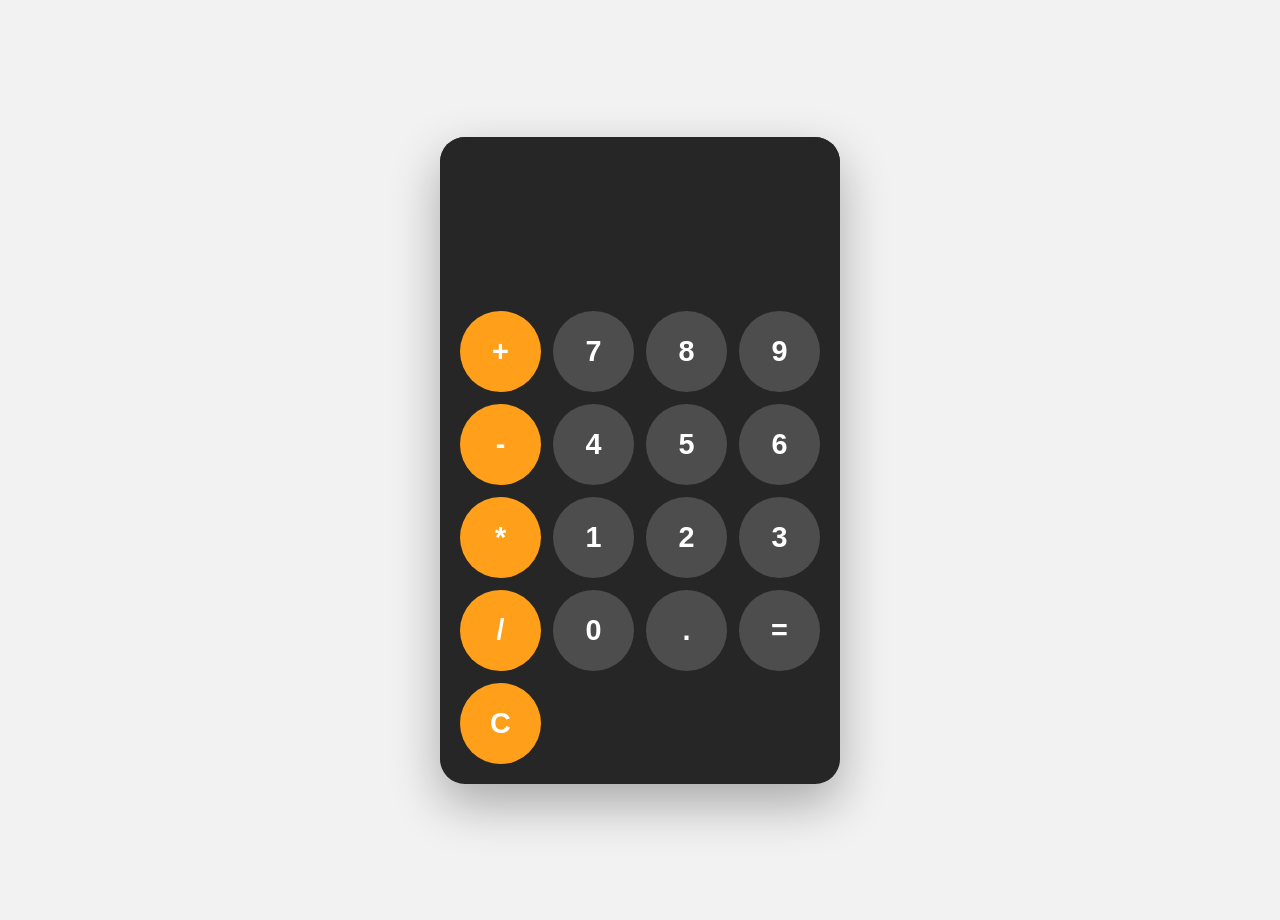
==== index.html @ ca62e619 "add initial project structure with basic calculator functionality - include HTML, CSS, and JavaScrip" ====
<!doctype html>
<html lang="en">
  <head>
    <meta charset="UTF-8" />
    <meta name="viewport" content="width=device-width, initial-scale=1.0" />
    <title>Document</title>
    <link rel="stylesheet" href="style.css" />
  </head>
  <body>
    <div id="calculator">
      <label for="display"></label><input id="display" readonly />
      <div id="keys">
        <button onclick="appendToDisplay('+')" class="operator-btn">+</button>
        <button onclick="appendToDisplay('7')">7</button>
        <button onclick="appendToDisplay('8')">8</button>
        <button onclick="appendToDisplay('9')">9</button>
        <button onclick="appendToDisplay('-')" class="operator-btn">-</button>
        <button onclick="appendToDisplay('4')">4</button>
        <button onclick="appendToDisplay('5')">5</button>
        <button onclick="appendToDisplay('6')">6</button>
        <button onclick="appendToDisplay('*')" class="operator-btn">*</button>
        <button onclick="appendToDisplay('1')">1</button>
        <button onclick="appendToDisplay('2')">2</button>
        <button onclick="appendToDisplay('3')">3</button>
        <button onclick="appendToDisplay('/')" class="operator-btn">/</button>
        <button onclick="appendToDisplay('0')">0</button>
        <button onclick="appendToDisplay('.')">.</button>
        <button onclick="calculate()">=</button>
        <button onclick="clearDisplay()" class="operator-btn">C</button>
      </div>
    </div>

    <script src="script.js"></script>
  </body>
</html>
---- style.css ----
body {
    margin: 0;
    display: flex;
    justify-content: center;
    align-items: center;
    min-height: 100vh; /* height o'rniga min-height yaxshiroq */
    background-color: hsl(0, 0%, 95%);
    padding: 10px; /* Telefon chetlariga yopishib qolmasligi uchun */
}

#calculator {
    font-family: Arial, sans-serif;
    background-color: hsl(0, 0%, 15%);
    border-radius: 25px; /* Biroz yumshoqroq burchaklar */
    width: 100%; /* Ekran kichik bo'lsa butun kenglikni oladi */
    max-width: 400px; /* Kompyuterda juda katta bo'lib ketmasligi uchun chegara */
    overflow: hidden;
    box-shadow: 0 20px 50px rgba(0,0,0,0.3); /* Chiroyli ko'rinish uchun soya */
}

#display {
    width: 100%;
    padding: 40px 20px; /* Ichki bo'shliqni ko'paytirdik */
    font-size: 4rem; /* Juda katta shriftni biroz kichraytirdik */
    text-align: right; /* Kalkulyatorlarda odatda raqamlar o'ngda bo'ladi */
    border: none;
    background-color: hsl(0, 0%, 15%); /* Kalkulyator korpusi bilan bir xil rang */
    color: white;
    box-sizing: border-box; /* Padding kenglikka ta'sir qilmasligi uchun */
    outline: none;
}

#keys {
    display: grid;
    grid-template-columns: repeat(4, 1fr); /* 4 ta ustun bir xil ulushda */
    gap: 12px; /* Tugmalar orasidagi masofa */
    padding: 20px;
}

button {
    width: 100%; /* Konteyner kengligiga moslashadi */
    aspect-ratio: 1 / 1; /* Tugmalar har doim kvadrat bo'lib qoladi */
    border-radius: 50%; /* Dumaloq shaklni saqlaydi */
    border: none;
    background-color: hsl(0, 0%, 30%);
    color: white;
    font-size: 1.8rem; /* Shriftni tugma hajmiga mosladik */
    font-weight: bold;
    cursor: pointer;
    transition: background-color 0.2s; /* Silliq rang o'zgarishi */
}

/* Telefon uchun maxsus: barmoq bilan bosganda hover effekti o'rniga */
button:active {
    background-color: hsl(0, 0%, 50%);
}

.operator-btn {
    background-color: hsl(35, 100%, 55%);
}

.operator-btn:active {
    background-color: hsl(35, 100%, 75%);
}

/* Kichik ekranlar uchun qo'shimcha moslashuv */
@media (max-width: 350px) {
    #display {
        font-size: 3rem;
    }
    #keys {
        gap: 8px;
    }
}
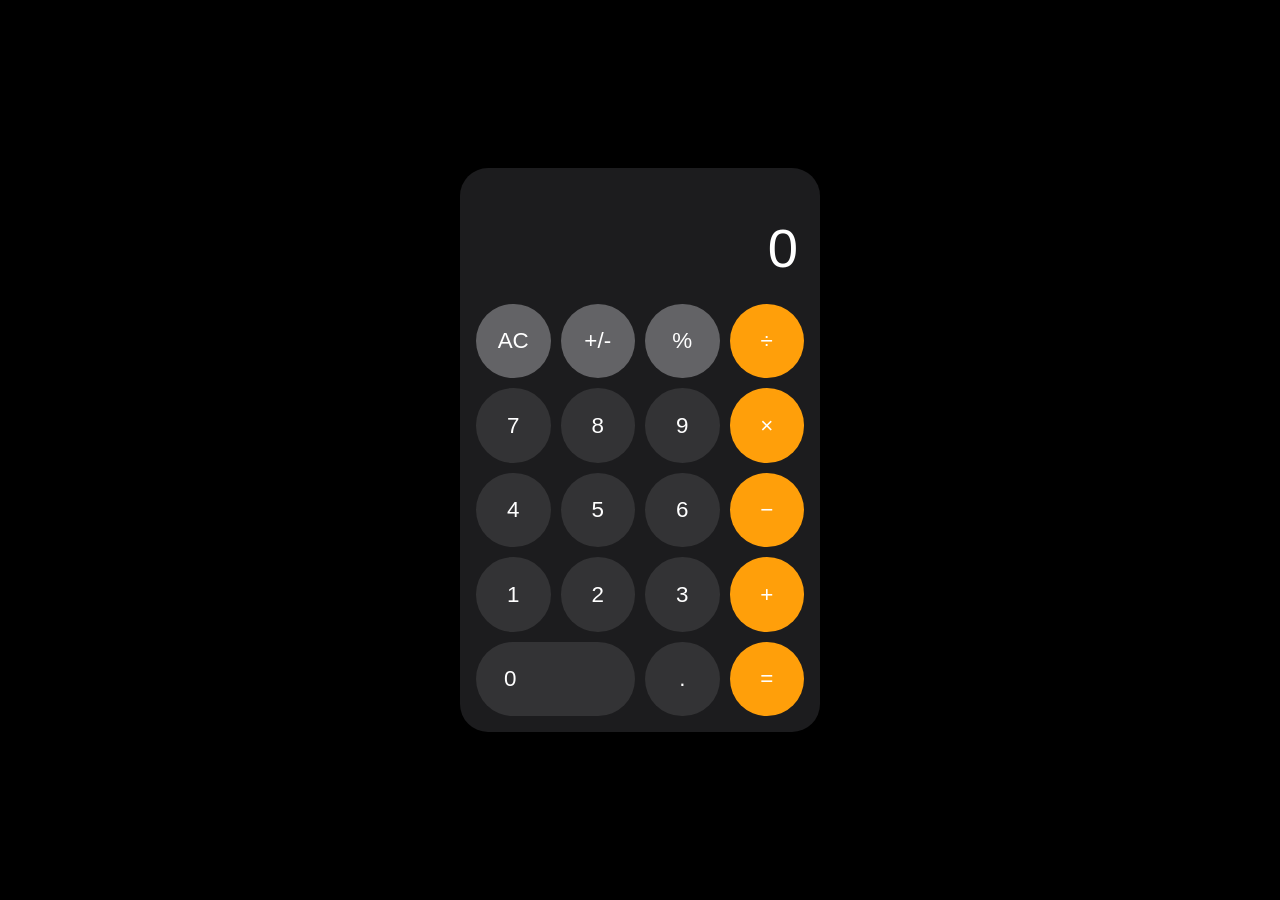
==== commit f49fb4c2: "refactor project structure by separating concerns into distinct files - split `calculator.html` into" ====
--- a/index.html
+++ b/index.html
@@ -1,35 +1,45 @@
 <!doctype html>
 <html lang="en">
-  <head>
-    <meta charset="UTF-8" />
-    <meta name="viewport" content="width=device-width, initial-scale=1.0" />
-    <title>Document</title>
-    <link rel="stylesheet" href="style.css" />
-  </head>
-  <body>
-    <div id="calculator">
-      <label for="display"></label><input id="display" readonly />
-      <div id="keys">
-        <button onclick="appendToDisplay('+')" class="operator-btn">+</button>
-        <button onclick="appendToDisplay('7')">7</button>
-        <button onclick="appendToDisplay('8')">8</button>
-        <button onclick="appendToDisplay('9')">9</button>
-        <button onclick="appendToDisplay('-')" class="operator-btn">-</button>
-        <button onclick="appendToDisplay('4')">4</button>
-        <button onclick="appendToDisplay('5')">5</button>
-        <button onclick="appendToDisplay('6')">6</button>
-        <button onclick="appendToDisplay('*')" class="operator-btn">*</button>
-        <button onclick="appendToDisplay('1')">1</button>
-        <button onclick="appendToDisplay('2')">2</button>
-        <button onclick="appendToDisplay('3')">3</button>
-        <button onclick="appendToDisplay('/')" class="operator-btn">/</button>
-        <button onclick="appendToDisplay('0')">0</button>
-        <button onclick="appendToDisplay('.')">.</button>
-        <button onclick="calculate()">=</button>
-        <button onclick="clearDisplay()" class="operator-btn">C</button>
-      </div>
-    </div>
+<head>
+  <meta charset="UTF-8" />
+  <meta name="viewport" content="width=device-width, initial-scale=1.0" />
+  <title>Calculator</title>
+  <link rel="stylesheet" href="style.css" />
+</head>
+<body>
+<div class="calc">
+  <div class="screen">
+    <div class="expr" id="expr"></div>
+    <div class="num" id="num">0</div>
+  </div>
 
-    <script src="script.js"></script>
-  </body>
-</html>
+  <div class="keys" id="keys">
+    <button class="btn btn-gray"   data-action="ac">AC</button>
+    <button class="btn btn-gray"   data-action="sign">+/-</button>
+    <button class="btn btn-gray"   data-action="pct">%</button>
+    <button class="btn btn-orange" data-action="op" data-op="/">÷</button>
+
+    <button class="btn btn-dark"   data-action="num" data-val="7">7</button>
+    <button class="btn btn-dark"   data-action="num" data-val="8">8</button>
+    <button class="btn btn-dark"   data-action="num" data-val="9">9</button>
+    <button class="btn btn-orange" data-action="op" data-op="*">×</button>
+
+    <button class="btn btn-dark"   data-action="num" data-val="4">4</button>
+    <button class="btn btn-dark"   data-action="num" data-val="5">5</button>
+    <button class="btn btn-dark"   data-action="num" data-val="6">6</button>
+    <button class="btn btn-orange" data-action="op" data-op="-">−</button>
+
+    <button class="btn btn-dark"   data-action="num" data-val="1">1</button>
+    <button class="btn btn-dark"   data-action="num" data-val="2">2</button>
+    <button class="btn btn-dark"   data-action="num" data-val="3">3</button>
+    <button class="btn btn-orange" data-action="op" data-op="+">+</button>
+
+    <button class="btn btn-dark btn-zero" data-action="num" data-val="0">0</button>
+    <button class="btn btn-dark"   data-action="dot">.</button>
+    <button class="btn btn-orange" data-action="eq">=</button>
+  </div>
+</div>
+
+<script src="script.js"></script>
+</body>
+</html>
--- a/style.css
+++ b/style.css
@@ -1,74 +1,83 @@
+* { margin: 0; padding: 0; box-sizing: border-box; }
+
 body {
-    margin: 0;
     display: flex;
     justify-content: center;
     align-items: center;
-    min-height: 100vh; /* height o'rniga min-height yaxshiroq */
-    background-color: hsl(0, 0%, 95%);
-    padding: 10px; /* Telefon chetlariga yopishib qolmasligi uchun */
+    min-height: 100vh;
+    background-color: #000;
+    padding: 10px;
 }
 
-#calculator {
-    font-family: Arial, sans-serif;
-    background-color: hsl(0, 0%, 15%);
-    border-radius: 25px; /* Biroz yumshoqroq burchaklar */
-    width: 100%; /* Ekran kichik bo'lsa butun kenglikni oladi */
-    max-width: 400px; /* Kompyuterda juda katta bo'lib ketmasligi uchun chegara */
+.calc {
+    background: #1c1c1e;
+    border-radius: 28px;
+    width: 100%;
+    max-width: 360px;
     overflow: hidden;
-    box-shadow: 0 20px 50px rgba(0,0,0,0.3); /* Chiroyli ko'rinish uchun soya */
 }
 
-#display {
-    width: 100%;
-    padding: 40px 20px; /* Ichki bo'shliqni ko'paytirdik */
-    font-size: 4rem; /* Juda katta shriftni biroz kichraytirdik */
-    text-align: right; /* Kalkulyatorlarda odatda raqamlar o'ngda bo'ladi */
-    border: none;
-    background-color: hsl(0, 0%, 15%); /* Kalkulyator korpusi bilan bir xil rang */
-    color: white;
-    box-sizing: border-box; /* Padding kenglikka ta'sir qilmasligi uchun */
-    outline: none;
+.screen {
+    padding: 28px 24px 12px;
+    min-height: 110px;
+    display: flex;
+    flex-direction: column;
+    justify-content: flex-end;
+    align-items: flex-end;
+    gap: 6px;
 }
 
-#keys {
-    display: grid;
-    grid-template-columns: repeat(4, 1fr); /* 4 ta ustun bir xil ulushda */
-    gap: 12px; /* Tugmalar orasidagi masofa */
-    padding: 20px;
+.expr {
+    font-size: 1rem;
+    color: #888;
+    font-family: monospace;
+    min-height: 20px;
+    word-break: break-all;
+    text-align: right;
 }
 
-button {
-    width: 100%; /* Konteyner kengligiga moslashadi */
-    aspect-ratio: 1 / 1; /* Tugmalar har doim kvadrat bo'lib qoladi */
-    border-radius: 50%; /* Dumaloq shaklni saqlaydi */
-    border: none;
-    background-color: hsl(0, 0%, 30%);
-    color: white;
-    font-size: 1.8rem; /* Shriftni tugma hajmiga mosladik */
-    font-weight: bold;
-    cursor: pointer;
-    transition: background-color 0.2s; /* Silliq rang o'zgarishi */
+.num {
+    font-size: 3.4rem;
+    color: #fff;
+    font-weight: 300;
+    font-family: -apple-system, sans-serif;
+    letter-spacing: -2px;
+    word-break: break-all;
+    line-height: 1;
 }
 
-/* Telefon uchun maxsus: barmoq bilan bosganda hover effekti o'rniga */
-button:active {
-    background-color: hsl(0, 0%, 50%);
+.keys {
+    display: grid;
+    grid-template-columns: repeat(4, 1fr);
+    gap: 10px;
+    padding: 16px;
 }
 
-.operator-btn {
-    background-color: hsl(35, 100%, 55%);
+.btn {
+    aspect-ratio: 1;
+    border: none;
+    border-radius: 50%;
+    font-size: 1.4rem;
+    font-weight: 500;
+    cursor: pointer;
+    transition: filter 0.1s;
+    font-family: -apple-system, sans-serif;
 }
 
-.operator-btn:active {
-    background-color: hsl(35, 100%, 75%);
-}
+.btn:active { filter: brightness(1.4); }
 
-/* Kichik ekranlar uchun qo'shimcha moslashuv */
-@media (max-width: 350px) {
-    #display {
-        font-size: 3rem;
-    }
-    #keys {
-        gap: 8px;
-    }
+.btn-gray   { background: #636366; color: #fff; }
+.btn-orange { background: #ff9f0a; color: #fff; }
+.btn-dark   { background: #333335; color: #fff; }
+
+.btn-orange.active-op { background: #fff; color: #ff9f0a; }
+
+.btn-zero {
+    grid-column: span 2;
+    border-radius: 40px;
+    aspect-ratio: unset;
+    display: flex;
+    align-items: center;
+    justify-content: flex-start;
+    padding-left: 28px;
 }
